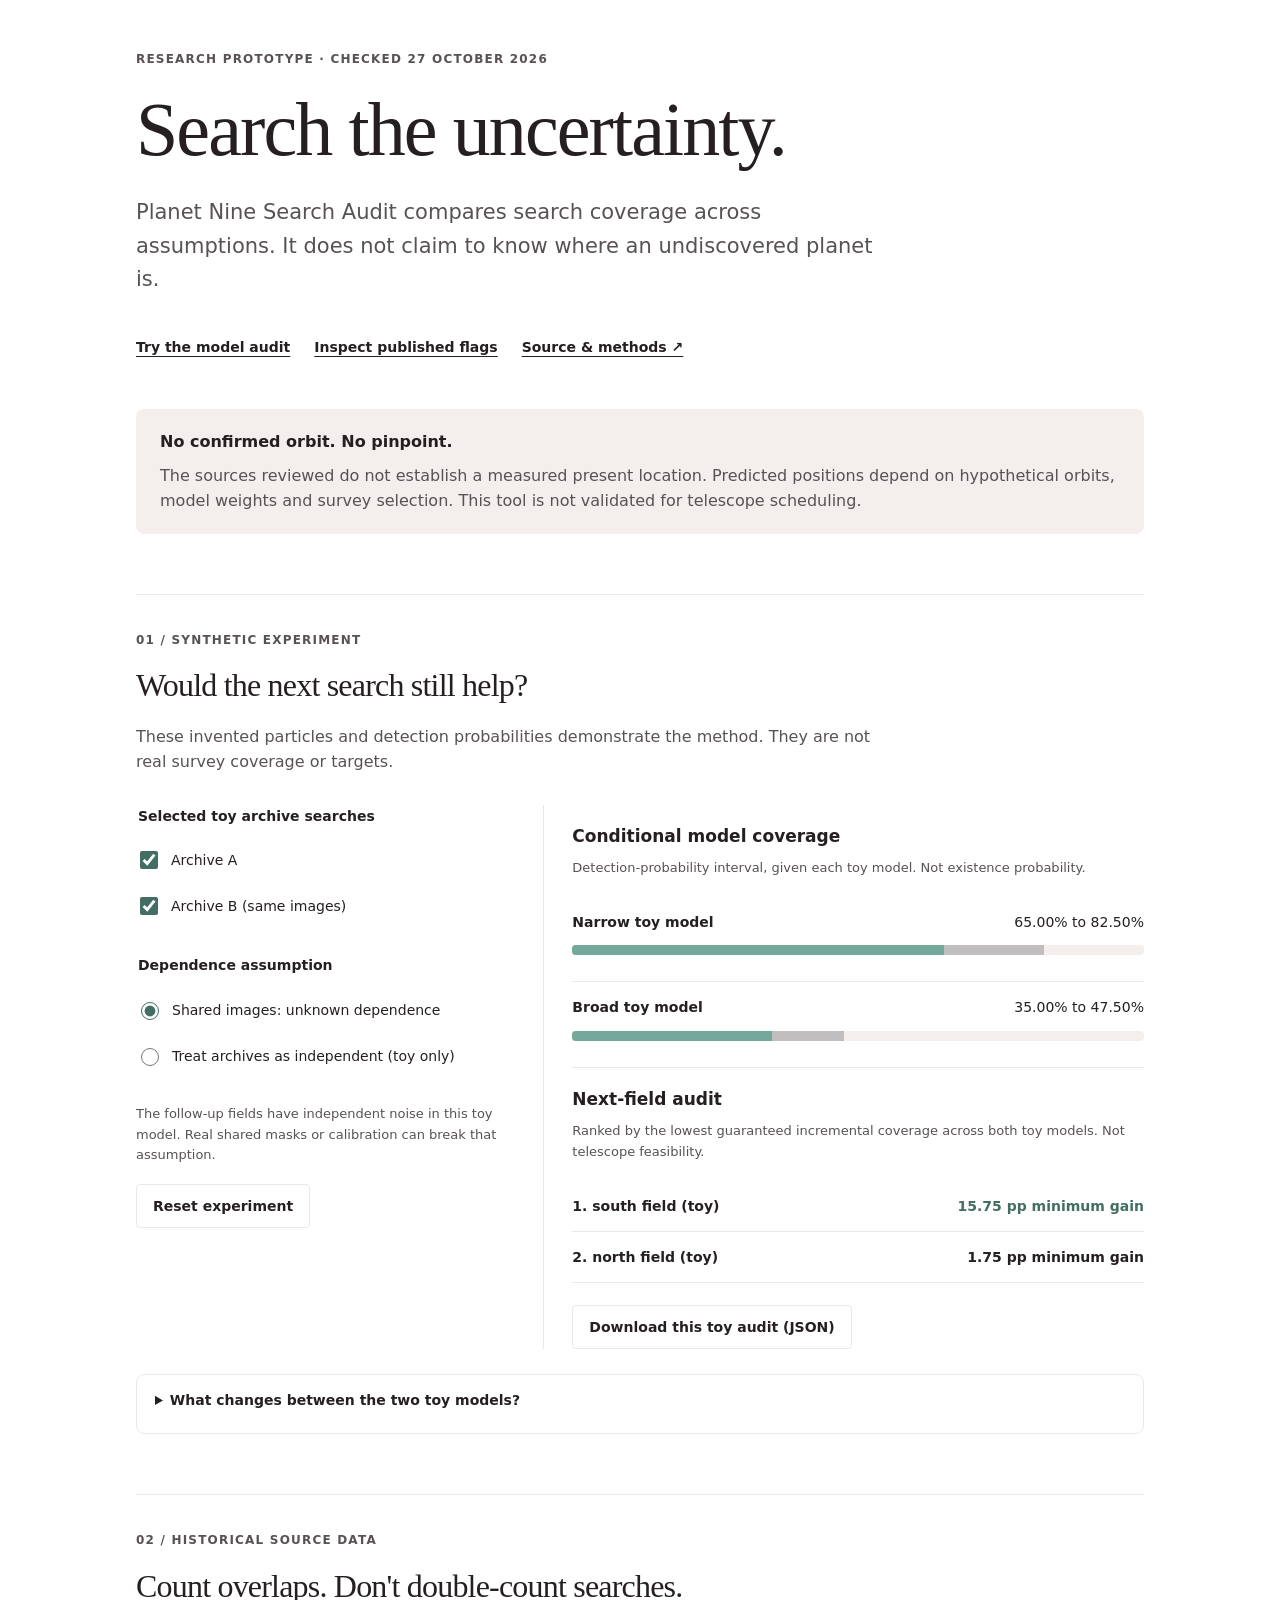
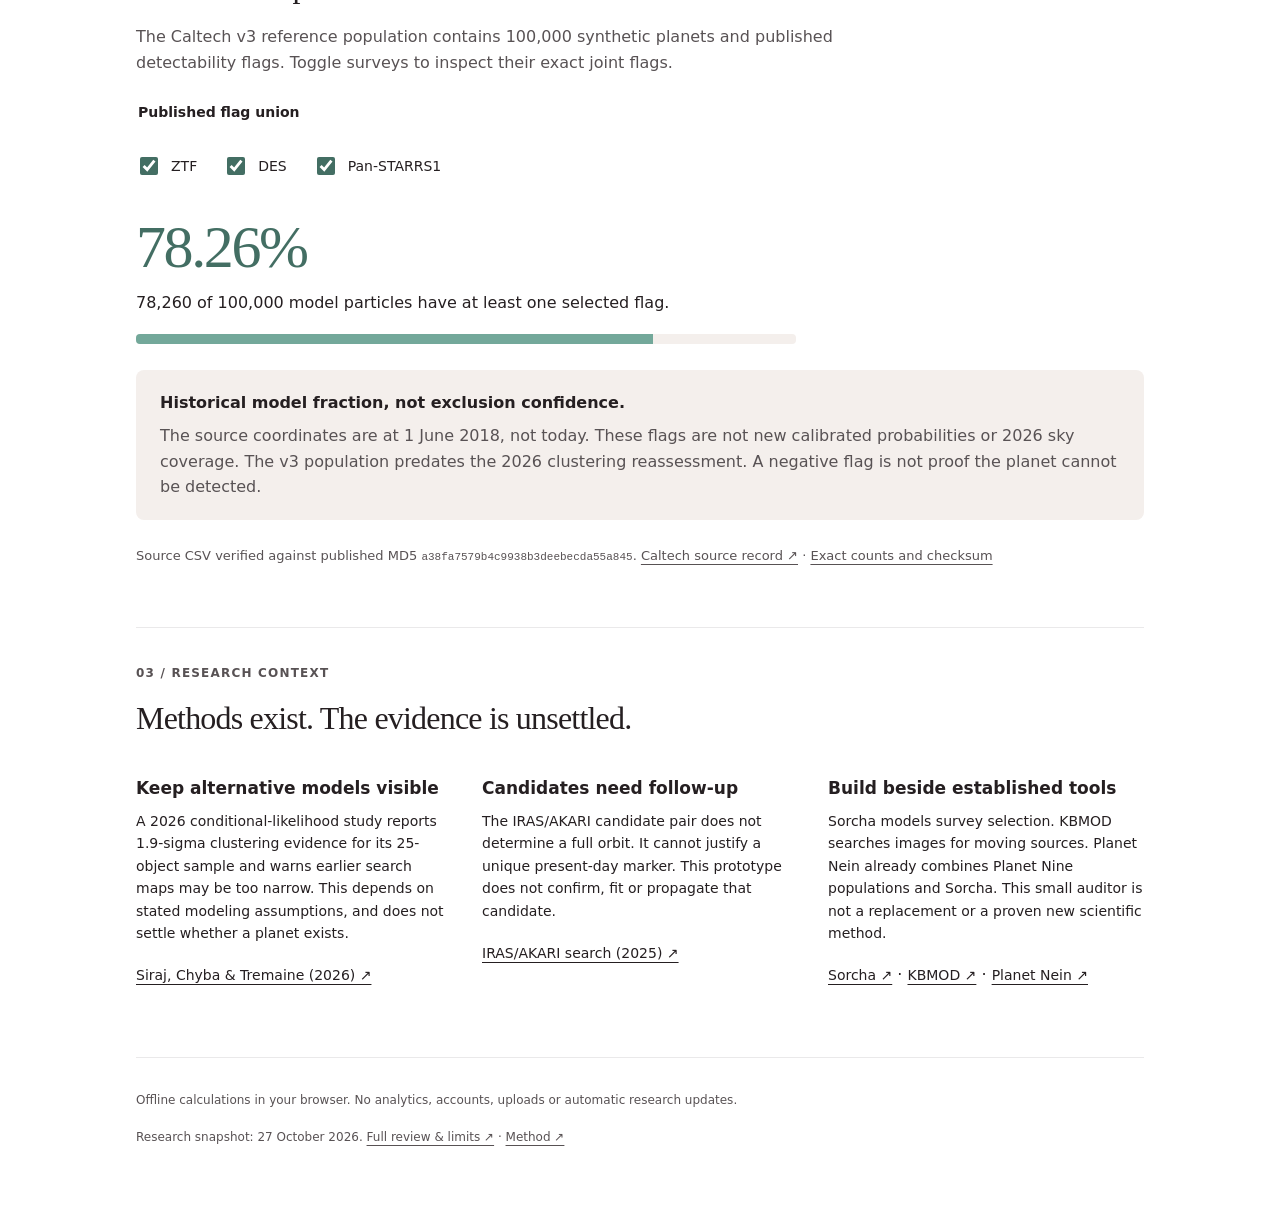
==== index.html @ 603fe122 "Support existing root-based Pages publishing without settings changes" ====
<!doctype html>
<html lang="en"><head><meta charset="utf-8"><meta name="viewport" content="width=device-width,initial-scale=1"><meta name="description" content="Explore model sensitivity and survey overlap in the search for a hypothetical Planet Nine. Research prototype, not a planet locator."><title>Planet Nine Search Audit</title><link rel="stylesheet" href="docs/site/style.css"></head>
<body><main>
<header><p class="eyebrow">Research prototype · checked 27 October 2026</p><h1>Search the uncertainty.</h1><p class="lede">Planet Nine Search Audit compares search coverage across assumptions. It does not claim to know where an undiscovered planet is.</p><nav><a href="#explorer">Try the model audit</a><a href="#reference">Inspect published flags</a><a href="https://github.com/zikalify/planet-nine-audit">Source &amp; methods ↗</a></nav></header>
<aside class="notice"><strong>No confirmed orbit. No pinpoint.</strong><p>The sources reviewed do not establish a measured present location. Predicted positions depend on hypothetical orbits, model weights and survey selection. This tool is not validated for telescope scheduling.</p></aside>
<section id="explorer"><div class="section-heading"><p class="eyebrow">01 / Synthetic experiment</p><h2>Would the next search still help?</h2><p>These invented particles and detection probabilities demonstrate the method. They are not real survey coverage or targets.</p></div>
<div class="workbench"><div class="controls"><fieldset><legend>Selected toy archive searches</legend><label><input type="checkbox" id="archive-a" checked> Archive A</label><label><input type="checkbox" id="archive-b" checked> Archive B (same images)</label></fieldset><fieldset><legend>Dependence assumption</legend><label><input type="radio" name="dependence" value="shared" checked> Shared images: unknown dependence</label><label><input type="radio" name="dependence" value="independent"> Treat archives as independent (toy only)</label></fieldset><p class="small">The follow-up fields have independent noise in this toy model. Real shared masks or calibration can break that assumption.</p><button id="reset" type="button">Reset experiment</button></div>
<div class="results" aria-live="polite"><h3>Conditional model coverage</h3><p class="small">Detection-probability interval, given each toy model. Not existence probability.</p><div id="coverage"></div><h3>Next-field audit</h3><p class="small">Ranked by the lowest guaranteed incremental coverage across both toy models. Not telescope feasibility.</p><div id="ranking"></div><button id="download" type="button">Download this toy audit (JSON)</button></div></div>
<details><summary>What changes between the two toy models?</summary><p>The narrow model assigns weights 3:1 to particles A:B. The broad model uses 1:3. Archive A detection probabilities are 0.8 and 0.1; archive B uses 0.7 and 0.2. North follow-up uses 0.9 and 0.1; south uses 0.1 and 0.9. There are no real sky coordinates behind these names.</p><p>Within a shared group, union coverage lies between the maximum probability and the sum capped at one. Independent groups combine through their miss probabilities. The Python implementation includes input validation, derivation and tests.</p></details></section>
<section id="reference"><div class="section-heading"><p class="eyebrow">02 / Historical source data</p><h2>Count overlaps. Don't double-count searches.</h2><p>The Caltech v3 reference population contains 100,000 synthetic planets and published detectability flags. Toggle surveys to inspect their exact joint flags.</p></div><fieldset class="survey-options"><legend>Published flag union</legend><label><input type="checkbox" class="survey" value="0" checked> ZTF</label><label><input type="checkbox" class="survey" value="1" checked> DES</label><label><input type="checkbox" class="survey" value="2" checked> Pan-STARRS1</label></fieldset><div class="reference-result" aria-live="polite"><p class="big" id="real-fraction">78.26%</p><p id="real-count">78,260 of 100,000 model particles have at least one selected flag.</p><div class="bar"><span id="real-bar" style="width:78.26%"></span></div></div><aside class="notice"><strong>Historical model fraction, not exclusion confidence.</strong><p>The source coordinates are at 1 June 2018, not today. These flags are not new calibrated probabilities or 2026 sky coverage. The v3 population predates the 2026 clustering reassessment. A negative flag is not proof the planet cannot be detected.</p></aside><p class="small">Source CSV verified against published MD5 <code>a38fa7579b4c9938b3deebecda55a845</code>. <a href="https://data.caltech.edu/records/8fjad-x7y61">Caltech source record ↗</a> · <a href="docs/site/caltech-v3-summary.json">Exact counts and checksum</a></p></section>
<section><div class="section-heading"><p class="eyebrow">03 / Research context</p><h2>Methods exist. The evidence is unsettled.</h2></div><div class="research-grid"><article><h3>Keep alternative models visible</h3><p>A 2026 conditional-likelihood study reports 1.9-sigma clustering evidence for its 25-object sample and warns earlier search maps may be too narrow. This depends on stated modeling assumptions, and does not settle whether a planet exists.</p><a href="https://iopscience.iop.org/article/10.3847/1538-4357/ae6586">Siraj, Chyba &amp; Tremaine (2026) ↗</a></article><article><h3>Candidates need follow-up</h3><p>The IRAS/AKARI candidate pair does not determine a full orbit. It cannot justify a unique present-day marker. This prototype does not confirm, fit or propagate that candidate.</p><a href="https://arxiv.org/html/2504.17288v1">IRAS/AKARI search (2025) ↗</a></article><article><h3>Build beside established tools</h3><p>Sorcha models survey selection. KBMOD searches images for moving sources. Planet Nein already combines Planet Nine populations and Sorcha. This small auditor is not a replacement or a proven new scientific method.</p><a href="https://sorcha.readthedocs.io/en/stable/overview.html">Sorcha ↗</a> · <a href="https://github.com/DiracInstitute/kbmod">KBMOD ↗</a> · <a href="https://github.com/ASTR302-Group-A/planet-nein">Planet Nein ↗</a></article></div></section>
<footer><p>Offline calculations in your browser. No analytics, accounts, uploads or automatic research updates.</p><p>Research snapshot: 27 October 2026. <a href="https://github.com/zikalify/planet-nine-audit/blob/main/docs/research.md">Full review &amp; limits ↗</a> · <a href="https://github.com/zikalify/planet-nine-audit/blob/main/docs/method.md">Method ↗</a></p></footer>
</main><script src="docs/site/app.js"></script></body></html>
---- docs/site/style.css ----
:root{--ink:#251f21;--secondary:#585254;--rule:#eae9ea;--sand:#f4efec;--teal:#73a89a;--red:#ed313e}*{box-sizing:border-box}html{scroll-behavior:smooth}body{margin:0;background:#fff;color:var(--ink);font:16px/1.6 system-ui,-apple-system,sans-serif}main{max-width:1080px;margin:auto;padding:42px 36px}h1,h2{font-family:Georgia,serif;font-weight:400;letter-spacing:-.025em;line-height:1.12}h1{font-size:clamp(42px,7vw,76px);margin:16px 0 24px;max-width:800px}h2{font-size:32px;margin:12px 0 20px}h3{font-size:17px;margin:18px 0 8px}p{margin:8px 0 18px}.lede{font-size:21px;max-width:740px;color:var(--secondary)}.eyebrow{font-size:12px;font-weight:600;letter-spacing:.1em;text-transform:uppercase;color:var(--secondary)}nav{display:flex;gap:12px 24px;flex-wrap:wrap;margin:28px 0 40px}a{color:inherit;text-underline-offset:4px}a:hover{color:#436e63}nav a{min-height:44px;display:flex;align-items:center;font-size:14px;font-weight:600}.notice{background:var(--sand);padding:20px 24px;margin:26px 0;border-radius:8px}.notice p{margin:8px 0 0;color:var(--secondary)}section{margin-top:60px;padding-top:28px;border-top:1px solid var(--rule);scroll-margin-top:20px}.section-heading{max-width:760px}.section-heading>p:last-child{color:var(--secondary)}.workbench{display:grid;grid-template-columns:1fr 1.4fr;gap:28px;margin-top:30px}.controls{padding-right:26px;border-right:1px solid var(--rule)}fieldset{border:0;padding:0;margin:0 0 25px;min-width:0}legend{font-size:14px;font-weight:600;margin-bottom:10px}label{display:flex;align-items:center;gap:10px;min-height:46px;cursor:pointer;font-size:14px}input{accent-color:#436e63;flex-shrink:0;width:18px;height:18px}.small{font-size:13px;color:var(--secondary)}button{font:600 14px system-ui;min-height:44px;padding:10px 16px;background:white;color:var(--ink);border:1px solid var(--rule);border-radius:4px;cursor:pointer}button:hover{background:var(--sand)}button:focus-visible,a:focus-visible,input:focus-visible,summary:focus-visible{outline:3px solid var(--teal);outline-offset:3px}.result-row{padding:14px 0;border-bottom:1px solid var(--rule)}.row-head{display:flex;justify-content:space-between;gap:16px;flex-wrap:wrap;font-size:14px}.row-head strong{font-weight:600}.bar{height:10px;background:var(--sand);border-radius:4px;margin:12px 0;overflow:hidden;position:relative}.bar span{display:block;height:100%;background:var(--ink)}.bar .interval{position:absolute;height:100%;background:#c0bebf}.bar .interval-known{position:absolute;height:100%;background:var(--teal)}.rank-value{font-weight:600}.winner .rank-value{color:#436e63}.results>button{margin-top:22px}details{margin-top:25px;border:1px solid var(--rule);padding:14px 18px;border-radius:8px}summary{font-size:14px;font-weight:600;min-height:30px;cursor:pointer}details p{font-size:14px;color:var(--secondary)}.survey-options{display:flex;gap:10px 26px;flex-wrap:wrap;margin-top:25px}.survey-options legend{float:left;width:100%}.reference-result{max-width:660px}.big{font-family:Georgia,serif;font-size:60px;letter-spacing:-.04em;line-height:1.1;margin:10px 0;color:#436e63}.reference-result .bar span{background:var(--teal)}code{font-size:11px;overflow-wrap:anywhere}.research-grid{display:grid;grid-template-columns:repeat(3,1fr);gap:30px}.research-grid p,.research-grid a{font-size:14px}.research-grid a{display:inline-block;margin-bottom:10px}footer{border-top:1px solid var(--rule);margin-top:60px;padding-top:25px;font-size:12px;color:var(--secondary)}@media(max-width:700px){main{padding:28px 24px}h2{font-size:28px}.lede{font-size:18px}.workbench,.research-grid{grid-template-columns:1fr}.controls{padding-right:0;border-right:0;border-bottom:1px solid var(--rule);padding-bottom:22px}.notice{padding:18px}section{margin-top:44px}.big{font-size:50px}nav{gap:0 20px}.research-grid{gap:10px}}@media(prefers-reduced-motion:reduce){html{scroll-behavior:auto}}
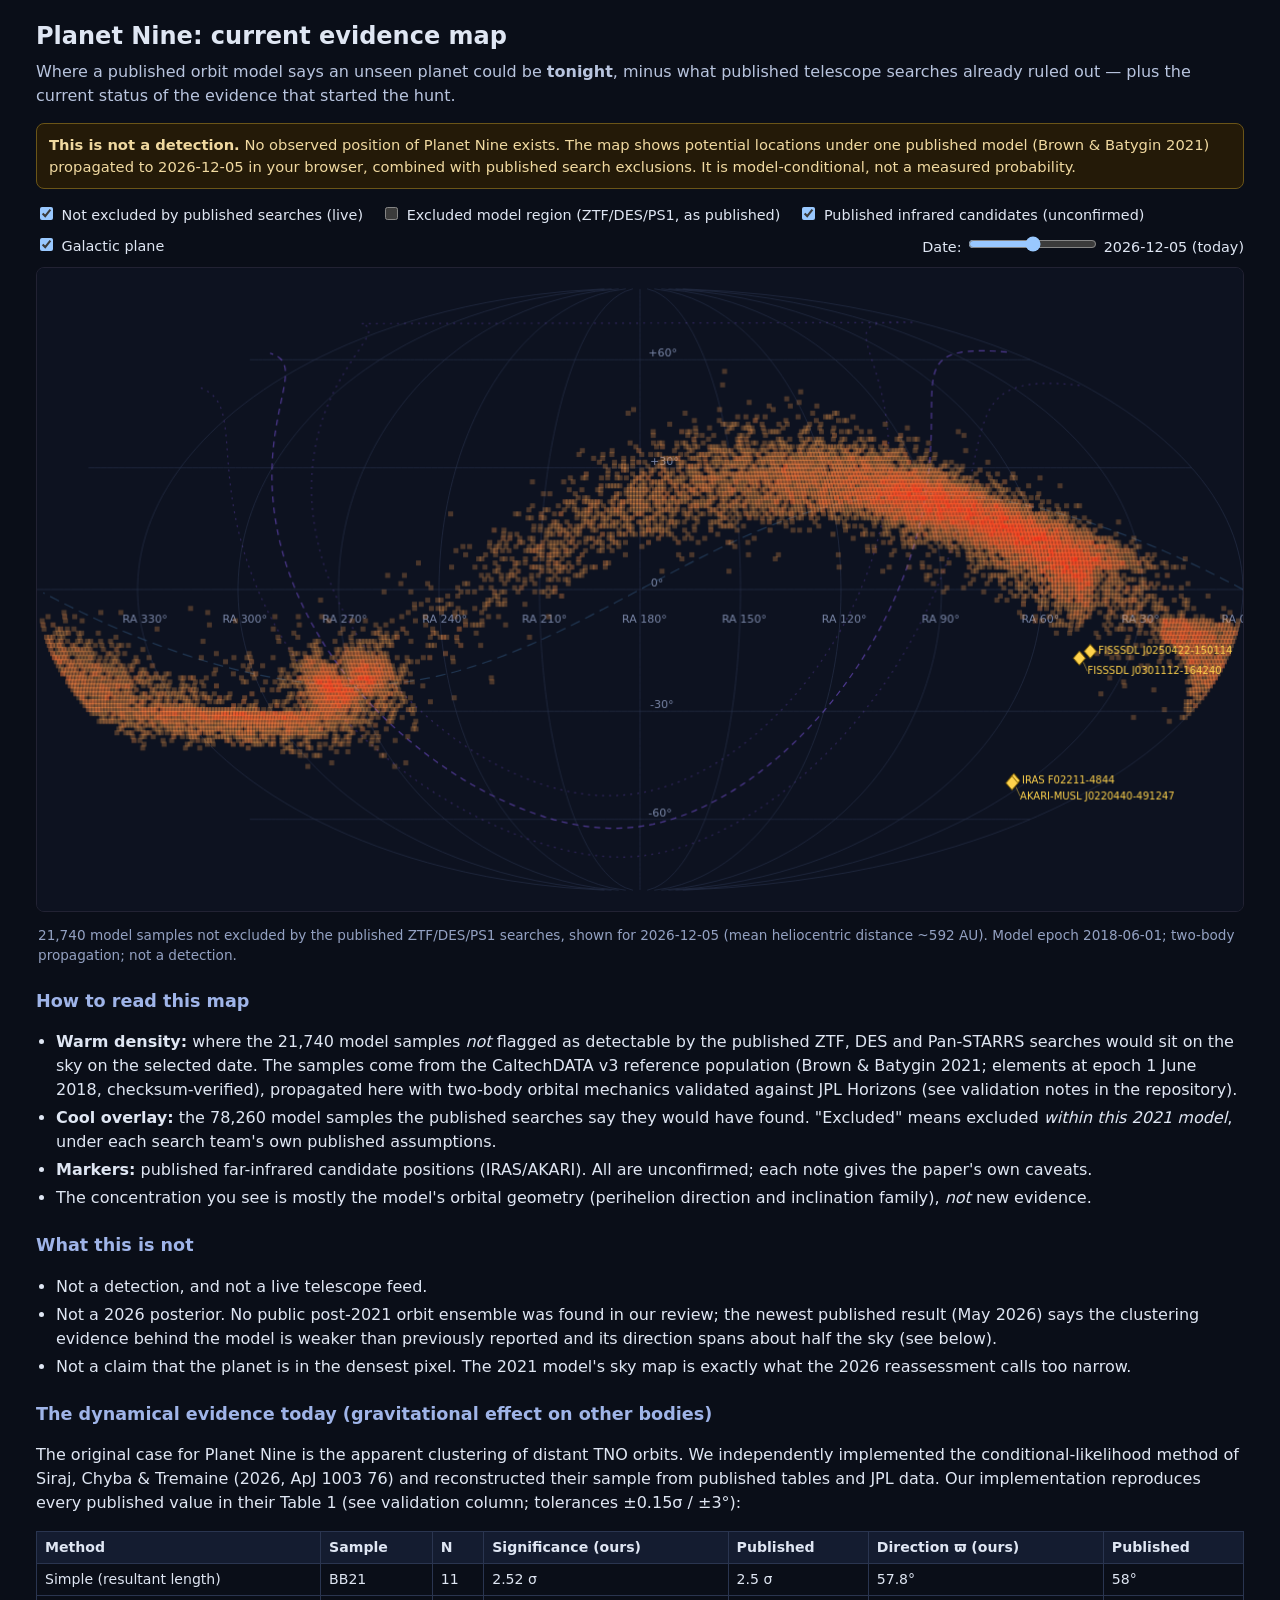
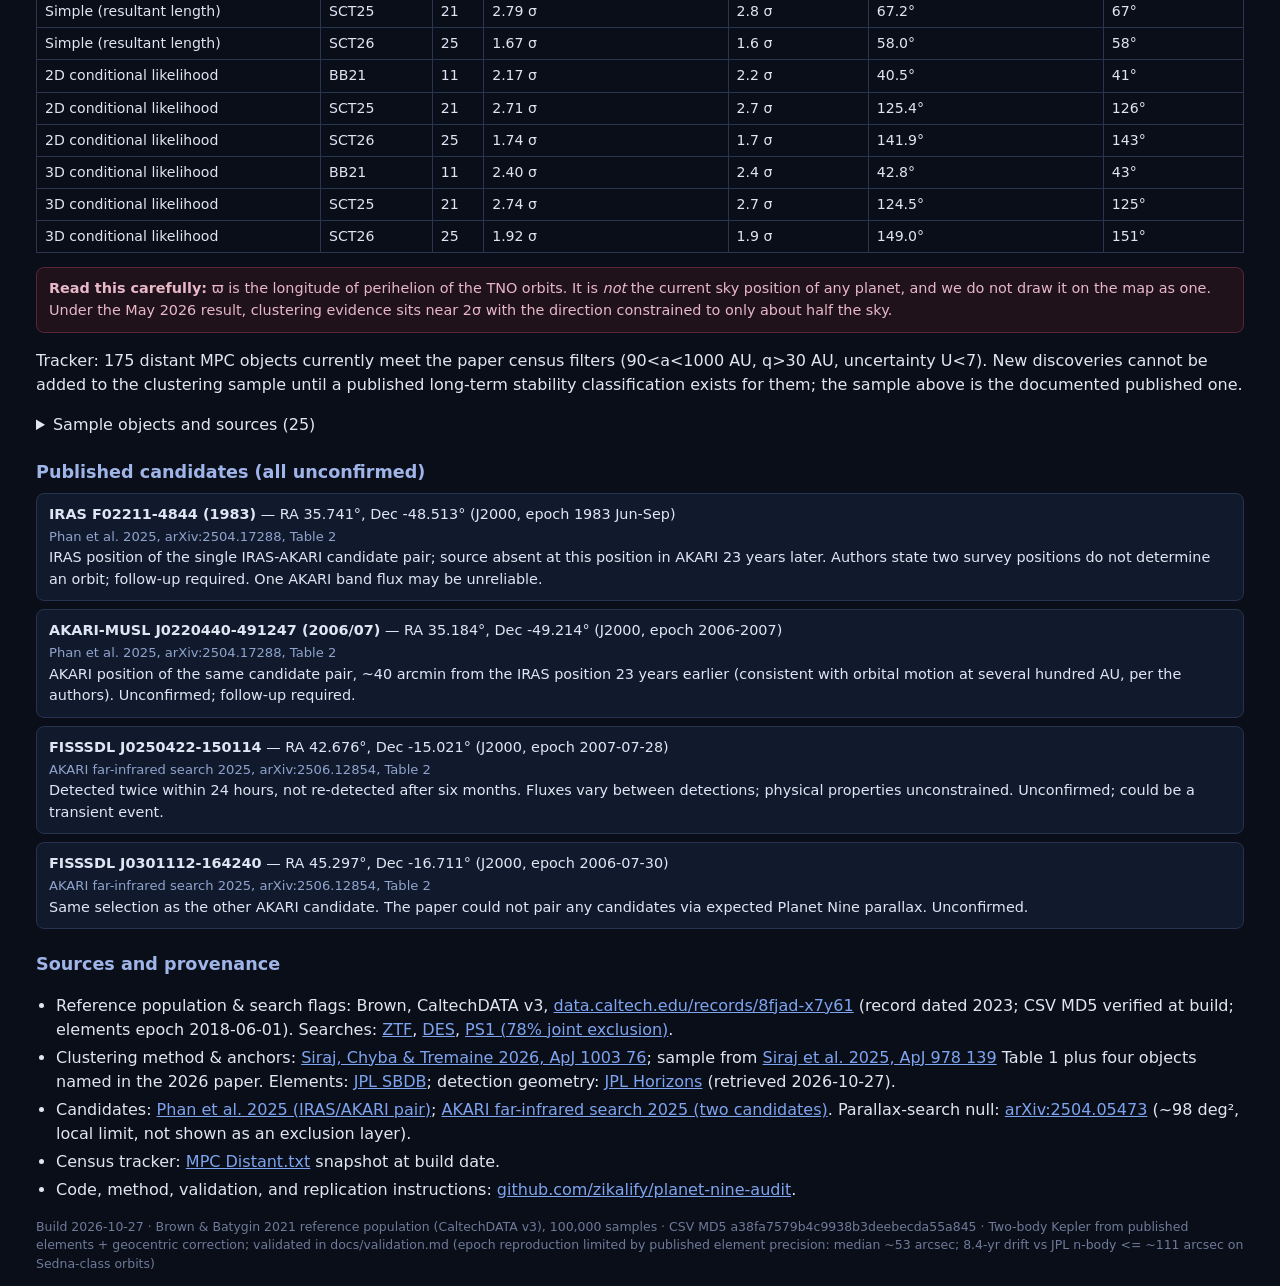
==== commit 4b462b7c: "Replace synthetic demo with real-evidence live map - Live evidence map: 21,740 unexcluded BB21 v3 sa" ====
--- a/index.html
+++ b/index.html
@@ -1,13 +1,79 @@
-<!doctype html>
-<html lang="en"><head><meta charset="utf-8"><meta name="viewport" content="width=device-width,initial-scale=1"><meta name="description" content="Explore model sensitivity and survey overlap in the search for a hypothetical Planet Nine. Research prototype, not a planet locator."><title>Planet Nine Search Audit</title><link rel="stylesheet" href="docs/site/style.css"></head>
-<body><main>
-<header><p class="eyebrow">Research prototype · checked 27 October 2026</p><h1>Search the uncertainty.</h1><p class="lede">Planet Nine Search Audit compares search coverage across assumptions. It does not claim to know where an undiscovered planet is.</p><nav><a href="#explorer">Try the model audit</a><a href="#reference">Inspect published flags</a><a href="https://github.com/zikalify/planet-nine-audit">Source &amp; methods ↗</a></nav></header>
-<aside class="notice"><strong>No confirmed orbit. No pinpoint.</strong><p>The sources reviewed do not establish a measured present location. Predicted positions depend on hypothetical orbits, model weights and survey selection. This tool is not validated for telescope scheduling.</p></aside>
-<section id="explorer"><div class="section-heading"><p class="eyebrow">01 / Synthetic experiment</p><h2>Would the next search still help?</h2><p>These invented particles and detection probabilities demonstrate the method. They are not real survey coverage or targets.</p></div>
-<div class="workbench"><div class="controls"><fieldset><legend>Selected toy archive searches</legend><label><input type="checkbox" id="archive-a" checked> Archive A</label><label><input type="checkbox" id="archive-b" checked> Archive B (same images)</label></fieldset><fieldset><legend>Dependence assumption</legend><label><input type="radio" name="dependence" value="shared" checked> Shared images: unknown dependence</label><label><input type="radio" name="dependence" value="independent"> Treat archives as independent (toy only)</label></fieldset><p class="small">The follow-up fields have independent noise in this toy model. Real shared masks or calibration can break that assumption.</p><button id="reset" type="button">Reset experiment</button></div>
-<div class="results" aria-live="polite"><h3>Conditional model coverage</h3><p class="small">Detection-probability interval, given each toy model. Not existence probability.</p><div id="coverage"></div><h3>Next-field audit</h3><p class="small">Ranked by the lowest guaranteed incremental coverage across both toy models. Not telescope feasibility.</p><div id="ranking"></div><button id="download" type="button">Download this toy audit (JSON)</button></div></div>
-<details><summary>What changes between the two toy models?</summary><p>The narrow model assigns weights 3:1 to particles A:B. The broad model uses 1:3. Archive A detection probabilities are 0.8 and 0.1; archive B uses 0.7 and 0.2. North follow-up uses 0.9 and 0.1; south uses 0.1 and 0.9. There are no real sky coordinates behind these names.</p><p>Within a shared group, union coverage lies between the maximum probability and the sum capped at one. Independent groups combine through their miss probabilities. The Python implementation includes input validation, derivation and tests.</p></details></section>
-<section id="reference"><div class="section-heading"><p class="eyebrow">02 / Historical source data</p><h2>Count overlaps. Don't double-count searches.</h2><p>The Caltech v3 reference population contains 100,000 synthetic planets and published detectability flags. Toggle surveys to inspect their exact joint flags.</p></div><fieldset class="survey-options"><legend>Published flag union</legend><label><input type="checkbox" class="survey" value="0" checked> ZTF</label><label><input type="checkbox" class="survey" value="1" checked> DES</label><label><input type="checkbox" class="survey" value="2" checked> Pan-STARRS1</label></fieldset><div class="reference-result" aria-live="polite"><p class="big" id="real-fraction">78.26%</p><p id="real-count">78,260 of 100,000 model particles have at least one selected flag.</p><div class="bar"><span id="real-bar" style="width:78.26%"></span></div></div><aside class="notice"><strong>Historical model fraction, not exclusion confidence.</strong><p>The source coordinates are at 1 June 2018, not today. These flags are not new calibrated probabilities or 2026 sky coverage. The v3 population predates the 2026 clustering reassessment. A negative flag is not proof the planet cannot be detected.</p></aside><p class="small">Source CSV verified against published MD5 <code>a38fa7579b4c9938b3deebecda55a845</code>. <a href="https://data.caltech.edu/records/8fjad-x7y61">Caltech source record ↗</a> · <a href="docs/site/caltech-v3-summary.json">Exact counts and checksum</a></p></section>
-<section><div class="section-heading"><p class="eyebrow">03 / Research context</p><h2>Methods exist. The evidence is unsettled.</h2></div><div class="research-grid"><article><h3>Keep alternative models visible</h3><p>A 2026 conditional-likelihood study reports 1.9-sigma clustering evidence for its 25-object sample and warns earlier search maps may be too narrow. This depends on stated modeling assumptions, and does not settle whether a planet exists.</p><a href="https://iopscience.iop.org/article/10.3847/1538-4357/ae6586">Siraj, Chyba &amp; Tremaine (2026) ↗</a></article><article><h3>Candidates need follow-up</h3><p>The IRAS/AKARI candidate pair does not determine a full orbit. It cannot justify a unique present-day marker. This prototype does not confirm, fit or propagate that candidate.</p><a href="https://arxiv.org/html/2504.17288v1">IRAS/AKARI search (2025) ↗</a></article><article><h3>Build beside established tools</h3><p>Sorcha models survey selection. KBMOD searches images for moving sources. Planet Nein already combines Planet Nine populations and Sorcha. This small auditor is not a replacement or a proven new scientific method.</p><a href="https://sorcha.readthedocs.io/en/stable/overview.html">Sorcha ↗</a> · <a href="https://github.com/DiracInstitute/kbmod">KBMOD ↗</a> · <a href="https://github.com/ASTR302-Group-A/planet-nein">Planet Nein ↗</a></article></div></section>
-<footer><p>Offline calculations in your browser. No analytics, accounts, uploads or automatic research updates.</p><p>Research snapshot: 27 October 2026. <a href="https://github.com/zikalify/planet-nine-audit/blob/main/docs/research.md">Full review &amp; limits ↗</a> · <a href="https://github.com/zikalify/planet-nine-audit/blob/main/docs/method.md">Method ↗</a></p></footer>
-</main><script src="docs/site/app.js"></script></body></html>
+<!DOCTYPE html>
+<html lang="en">
+<head>
+<meta charset="utf-8">
+<meta name="viewport" content="width=device-width, initial-scale=1">
+<title>Planet Nine: current evidence map</title>
+<base href="docs/">
+<link rel="stylesheet" href="site/style.css">
+</head>
+<body>
+<header>
+  <h1>Planet Nine: current evidence map</h1>
+  <p class="tagline">Where a published orbit model says an unseen planet could be <strong>tonight</strong>, minus what published telescope searches already ruled out &mdash; plus the current status of the evidence that started the hunt.</p>
+  <p class="honesty"><strong>This is not a detection.</strong> No observed position of Planet Nine exists. The map shows potential locations under one published model (Brown &amp; Batygin 2021) propagated to <span id="asof">the current date</span> in your browser, combined with published search exclusions. It is model-conditional, not a measured probability.</p>
+</header>
+
+<main>
+<section class="mapwrap">
+  <div class="controls">
+    <label class="layer"><input type="checkbox" id="lyUnex" checked> Not excluded by published searches (live)</label>
+    <label class="layer"><input type="checkbox" id="lyExcl"> Excluded model region (ZTF/DES/PS1, as published)</label>
+    <label class="layer"><input type="checkbox" id="lyCand" checked> Published infrared candidates (unconfirmed)</label>
+    <label class="layer"><input type="checkbox" id="lyGal" checked> Galactic plane</label>
+    <span class="dateslider">Date: <input type="range" id="dateSlider" min="-730" max="730" value="0" step="1"> <span id="dateLabel"></span></span>
+  </div>
+  <canvas id="sky" width="1200" height="640" role="img" aria-label="Sky map of potential Planet Nine locations under the 2021 reference model"></canvas>
+  <p class="mapnote" id="mapStats"></p>
+  <div id="candDetail" class="canddetail" hidden></div>
+</section>
+
+<section id="read">
+  <h2>How to read this map</h2>
+  <ul>
+    <li><strong>Warm density:</strong> where the 21,740 model samples <em>not</em> flagged as detectable by the published ZTF, DES and Pan-STARRS searches would sit on the sky on the selected date. The samples come from the CaltechDATA v3 reference population (Brown &amp; Batygin 2021; elements at epoch 1 June 2018, checksum-verified), propagated here with two-body orbital mechanics validated against JPL Horizons (see validation notes in the repository).</li>
+    <li><strong>Cool overlay:</strong> the 78,260 model samples the published searches say they would have found. "Excluded" means excluded <em>within this 2021 model</em>, under each search team's own published assumptions.</li>
+    <li><strong>Markers:</strong> published far-infrared candidate positions (IRAS/AKARI). All are unconfirmed; each note gives the paper's own caveats.</li>
+    <li>The concentration you see is mostly the model's orbital geometry (perihelion direction and inclination family), <em>not</em> new evidence.</li>
+  </ul>
+  <h2>What this is not</h2>
+  <ul>
+    <li>Not a detection, and not a live telescope feed.</li>
+    <li>Not a 2026 posterior. No public post-2021 orbit ensemble was found in our review; the newest published result (May 2026) says the clustering evidence behind the model is weaker than previously reported and its direction spans about half the sky (see below).</li>
+    <li>Not a claim that the planet is in the densest pixel. The 2021 model's sky map is exactly what the 2026 reassessment calls too narrow.</li>
+  </ul>
+</section>
+
+<section id="evidence">
+  <h2>The dynamical evidence today (gravitational effect on other bodies)</h2>
+  <p>The original case for Planet Nine is the apparent clustering of distant TNO orbits. We independently implemented the conditional-likelihood method of Siraj, Chyba &amp; Tremaine (2026, ApJ 1003 76) and reconstructed their sample from published tables and JPL data. Our implementation reproduces every published value in their Table 1 (see validation column; tolerances &plusmn;0.15&sigma; / &plusmn;3&deg;):</p>
+  <table id="clTable">
+    <thead><tr><th>Method</th><th>Sample</th><th>N</th><th>Significance (ours)</th><th>Published</th><th>Direction &varpi; (ours)</th><th>Published</th></tr></thead>
+    <tbody></tbody>
+  </table>
+  <p class="caveat"><strong>Read this carefully:</strong> &varpi; is the longitude of perihelion of the TNO orbits. It is <em>not</em> the current sky position of any planet, and we do not draw it on the map as one. Under the May 2026 result, clustering evidence sits near 2&sigma; with the direction constrained to only about half the sky.</p>
+  <p id="tracker"></p>
+  <details><summary>Sample objects and sources (25)</summary><div id="sampleTable"></div></details>
+</section>
+
+<section id="candidates">
+  <h2>Published candidates (all unconfirmed)</h2>
+  <div id="candList"></div>
+</section>
+
+<section id="sources">
+  <h2>Sources and provenance</h2>
+  <ul id="srcList">
+    <li>Reference population &amp; search flags: Brown, CaltechDATA v3, <a href="https://data.caltech.edu/records/8fjad-x7y61">data.caltech.edu/records/8fjad-x7y61</a> (record dated 2023; CSV MD5 verified at build; elements epoch 2018-06-01). Searches: <a href="https://arxiv.org/abs/2110.13117">ZTF</a>, <a href="https://arxiv.org/abs/2203.07642">DES</a>, <a href="https://arxiv.org/abs/2401.17977">PS1 (78% joint exclusion)</a>.</li>
+    <li>Clustering method &amp; anchors: <a href="https://iopscience.iop.org/article/10.3847/1538-4357/ae6586">Siraj, Chyba &amp; Tremaine 2026, ApJ 1003 76</a>; sample from <a href="https://arxiv.org/abs/2410.18170">Siraj et al. 2025, ApJ 978 139</a> Table 1 plus four objects named in the 2026 paper. Elements: <a href="https://ssd-api.jpl.nasa.gov/doc/sbdb.html">JPL SBDB</a>; detection geometry: <a href="https://ssd.jpl.nasa.gov/horizons/">JPL Horizons</a> (retrieved 2026-10-27).</li>
+    <li>Candidates: <a href="https://arxiv.org/abs/2504.17288">Phan et al. 2025 (IRAS/AKARI pair)</a>; <a href="https://arxiv.org/abs/2506.12854">AKARI far-infrared search 2025 (two candidates)</a>. Parallax-search null: <a href="https://arxiv.org/abs/2504.05473">arXiv:2504.05473</a> (~98 deg&sup2;, local limit, not shown as an exclusion layer).</li>
+    <li>Census tracker: <a href="https://www.minorplanetcenter.net/iau/MPCORB/Distant.txt">MPC Distant.txt</a> snapshot at build date.</li>
+    <li>Code, method, validation, and replication instructions: <a href="https://github.com/zikalify/planet-nine-audit">github.com/zikalify/planet-nine-audit</a>.</li>
+  </ul>
+  <p id="buildinfo" class="buildinfo"></p>
+</section>
+</main>
+<script src="site/p9math.js"></script>
+<script src="site/app.js"></script>
+</body>
+</html>
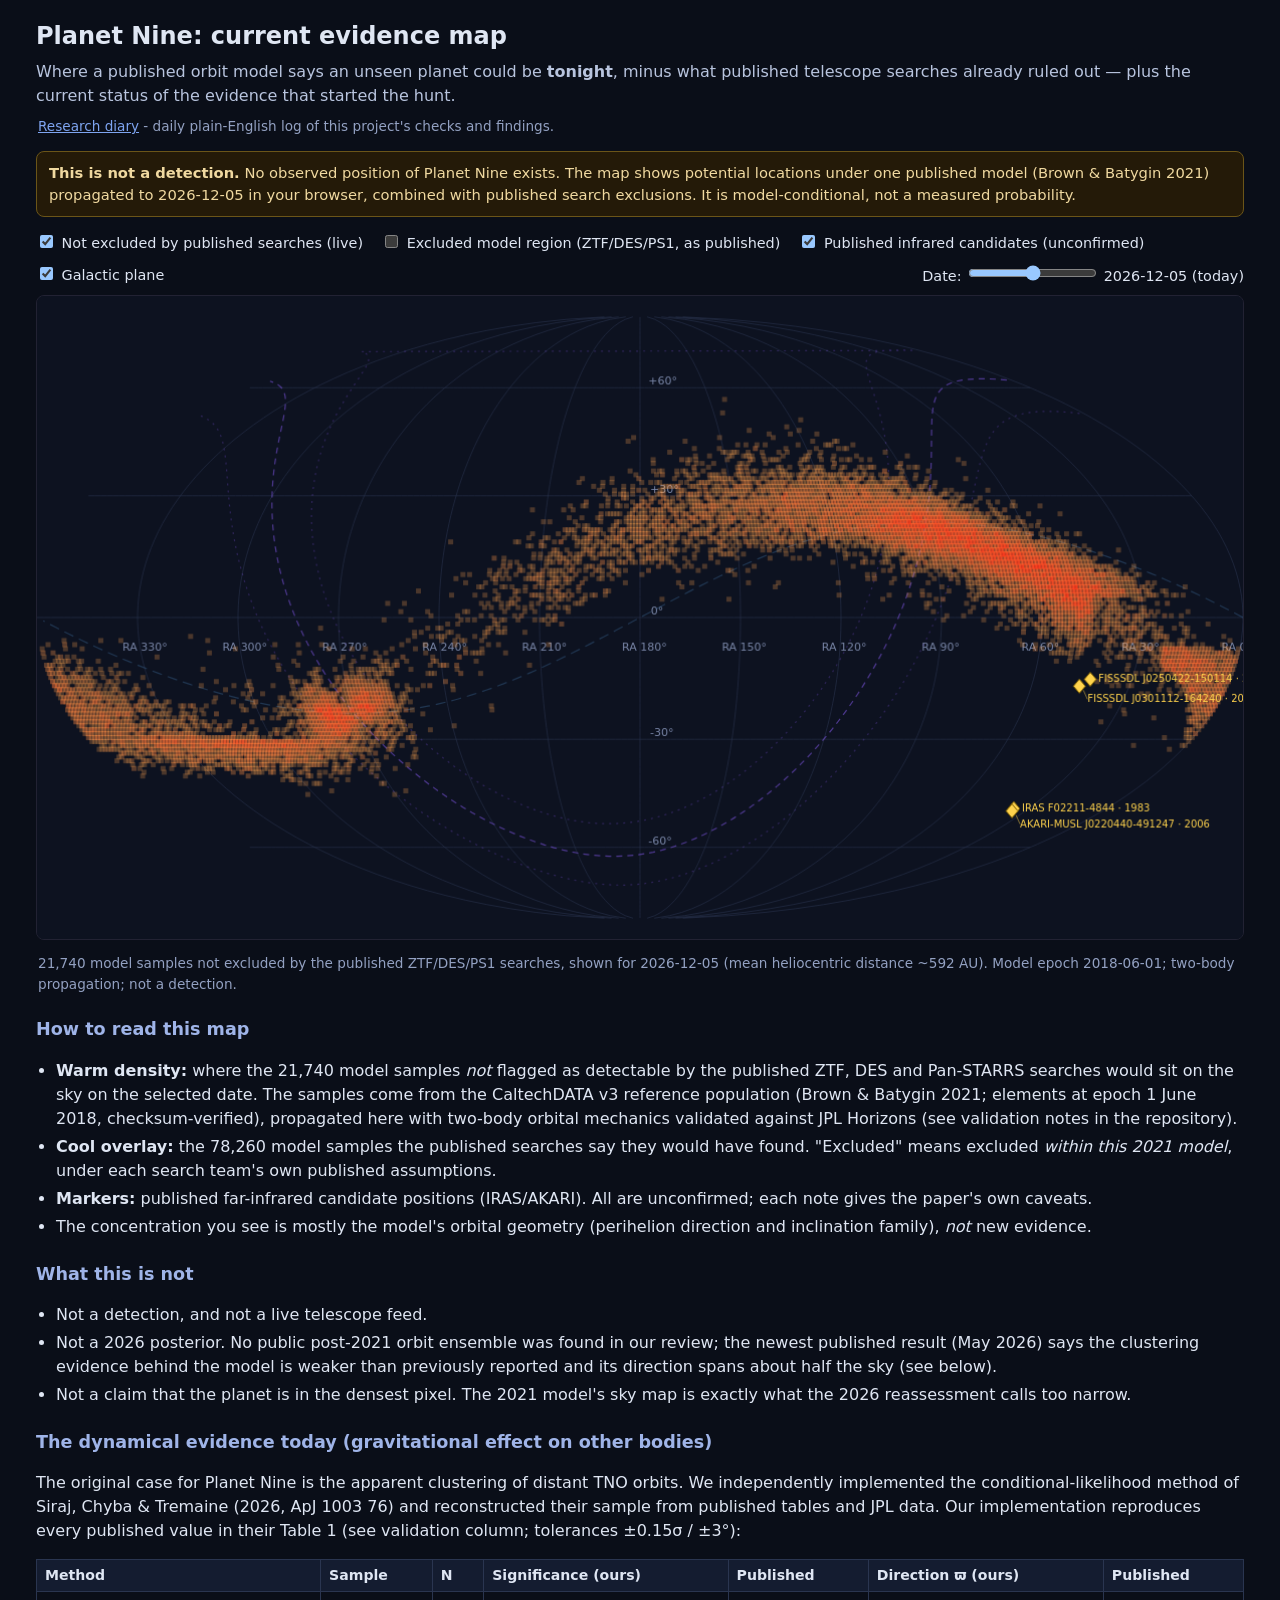
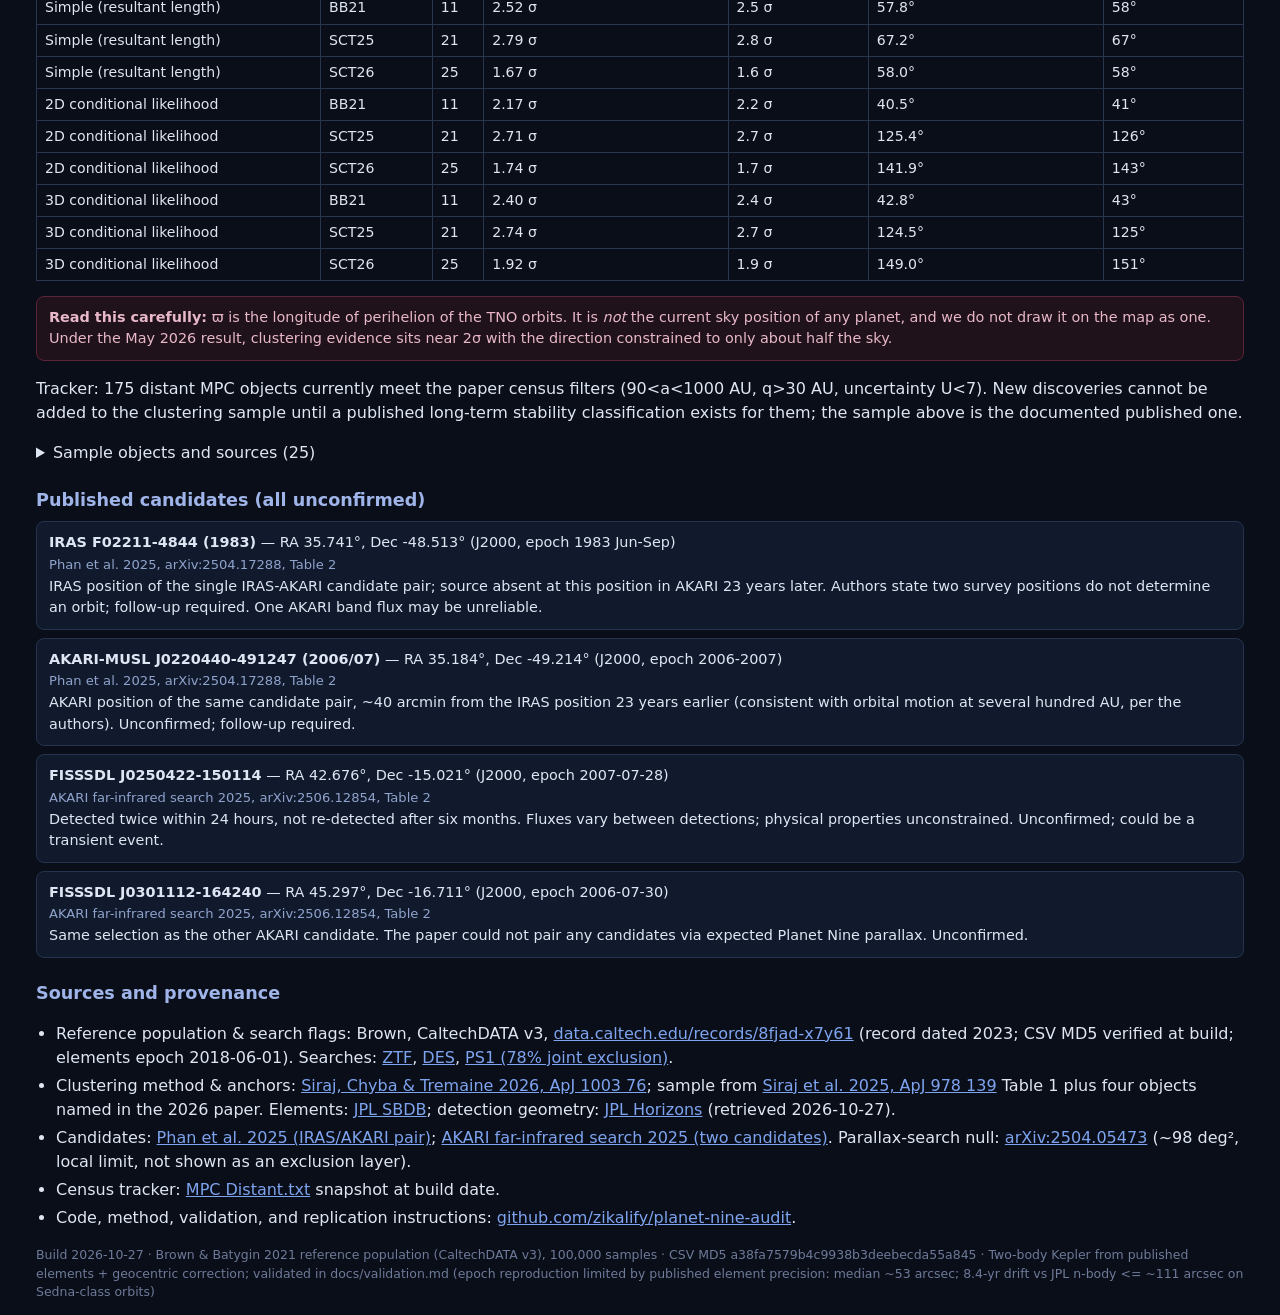
==== commit 878a1b65: "Robustness test 1 + daily research diary - p9audit/robustness.py + data/sct26-elements-full.json: de" ====
--- a/index.html
+++ b/index.html
@@ -11,6 +11,7 @@
 <header>
   <h1>Planet Nine: current evidence map</h1>
   <p class="tagline">Where a published orbit model says an unseen planet could be <strong>tonight</strong>, minus what published telescope searches already ruled out &mdash; plus the current status of the evidence that started the hunt.</p>
+  <p class="mapnote"><a href="blog/index.html">Research diary</a> - daily plain-English log of this project's checks and findings.</p>
   <p class="honesty"><strong>This is not a detection.</strong> No observed position of Planet Nine exists. The map shows potential locations under one published model (Brown &amp; Batygin 2021) propagated to <span id="asof">the current date</span> in your browser, combined with published search exclusions. It is model-conditional, not a measured probability.</p>
 </header>
 
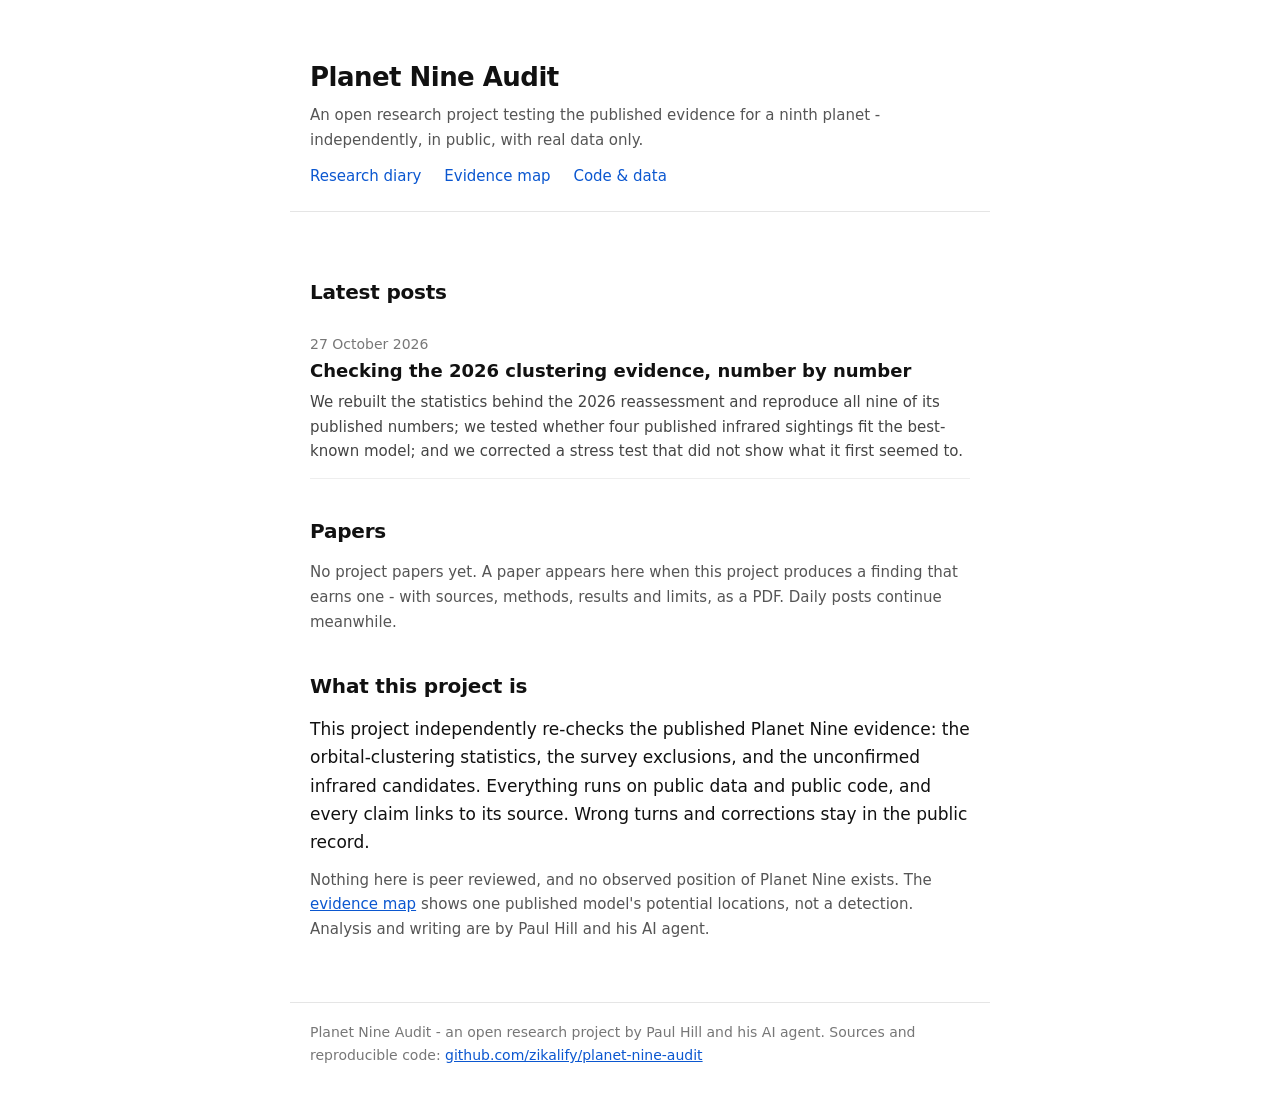
==== commit 4f922e76: "Root page becomes the white editorial home (Pages serves from repo root)" ====
--- a/index.html
+++ b/index.html
@@ -3,78 +3,39 @@
 <head>
 <meta charset="utf-8">
 <meta name="viewport" content="width=device-width, initial-scale=1">
-<title>Planet Nine: current evidence map</title>
-<base href="docs/">
-<link rel="stylesheet" href="site/style.css">
+<title>Planet Nine Audit</title>
+<meta name="description" content="An open computational research project testing the published evidence for Planet Nine, with daily plain-English posts.">
+<link rel="stylesheet" href="docs/style.css">
 </head>
 <body>
-<header>
-  <h1>Planet Nine: current evidence map</h1>
-  <p class="tagline">Where a published orbit model says an unseen planet could be <strong>tonight</strong>, minus what published telescope searches already ruled out &mdash; plus the current status of the evidence that started the hunt.</p>
-  <p class="mapnote"><a href="blog/index.html">Research diary</a> - daily plain-English log of this project's checks and findings.</p>
-  <p class="honesty"><strong>This is not a detection.</strong> No observed position of Planet Nine exists. The map shows potential locations under one published model (Brown &amp; Batygin 2021) propagated to <span id="asof">the current date</span> in your browser, combined with published search exclusions. It is model-conditional, not a measured probability.</p>
+<header class="sitehead">
+  <h1><a href="index.html">Planet Nine Audit</a></h1>
+  <p class="sub">An open research project testing the published evidence for a ninth planet - independently, in public, with real data only.</p>
+  <nav class="sitenav">
+    <a href="docs/blog/index.html">Research diary</a>
+    <a href="docs/map/index.html">Evidence map</a>
+    <a href="https://github.com/zikalify/planet-nine-audit">Code &amp; data</a>
+  </nav>
 </header>
+<main>
+  <h2>Latest posts</h2>
+  <ul class="postlist">
+    <li>
+      <span class="date">27 October 2026</span>
+      <a class="title" href="docs/blog/2026-10-27.html">Checking the 2026 clustering evidence, number by number</a>
+      <p class="desc">We rebuilt the statistics behind the 2026 reassessment and reproduce all nine of its published numbers; we tested whether four published infrared sightings fit the best-known model; and we corrected a stress test that did not show what it first seemed to.</p>
+    </li>
+  </ul>
 
-<main>
-<section class="mapwrap">
-  <div class="controls">
-    <label class="layer"><input type="checkbox" id="lyUnex" checked> Not excluded by published searches (live)</label>
-    <label class="layer"><input type="checkbox" id="lyExcl"> Excluded model region (ZTF/DES/PS1, as published)</label>
-    <label class="layer"><input type="checkbox" id="lyCand" checked> Published infrared candidates (unconfirmed)</label>
-    <label class="layer"><input type="checkbox" id="lyGal" checked> Galactic plane</label>
-    <span class="dateslider">Date: <input type="range" id="dateSlider" min="-730" max="730" value="0" step="1"> <span id="dateLabel"></span></span>
-  </div>
-  <canvas id="sky" width="1200" height="640" role="img" aria-label="Sky map of potential Planet Nine locations under the 2021 reference model"></canvas>
-  <p class="mapnote" id="mapStats"></p>
-  <div id="candDetail" class="canddetail" hidden></div>
-</section>
+  <h2>Papers</h2>
+  <p class="note">No project papers yet. A paper appears here when this project produces a finding that earns one - with sources, methods, results and limits, as a PDF. Daily posts continue meanwhile.</p>
 
-<section id="read">
-  <h2>How to read this map</h2>
-  <ul>
-    <li><strong>Warm density:</strong> where the 21,740 model samples <em>not</em> flagged as detectable by the published ZTF, DES and Pan-STARRS searches would sit on the sky on the selected date. The samples come from the CaltechDATA v3 reference population (Brown &amp; Batygin 2021; elements at epoch 1 June 2018, checksum-verified), propagated here with two-body orbital mechanics validated against JPL Horizons (see validation notes in the repository).</li>
-    <li><strong>Cool overlay:</strong> the 78,260 model samples the published searches say they would have found. "Excluded" means excluded <em>within this 2021 model</em>, under each search team's own published assumptions.</li>
-    <li><strong>Markers:</strong> published far-infrared candidate positions (IRAS/AKARI). All are unconfirmed; each note gives the paper's own caveats.</li>
-    <li>The concentration you see is mostly the model's orbital geometry (perihelion direction and inclination family), <em>not</em> new evidence.</li>
-  </ul>
-  <h2>What this is not</h2>
-  <ul>
-    <li>Not a detection, and not a live telescope feed.</li>
-    <li>Not a 2026 posterior. No public post-2021 orbit ensemble was found in our review; the newest published result (May 2026) says the clustering evidence behind the model is weaker than previously reported and its direction spans about half the sky (see below).</li>
-    <li>Not a claim that the planet is in the densest pixel. The 2021 model's sky map is exactly what the 2026 reassessment calls too narrow.</li>
-  </ul>
-</section>
-
-<section id="evidence">
-  <h2>The dynamical evidence today (gravitational effect on other bodies)</h2>
-  <p>The original case for Planet Nine is the apparent clustering of distant TNO orbits. We independently implemented the conditional-likelihood method of Siraj, Chyba &amp; Tremaine (2026, ApJ 1003 76) and reconstructed their sample from published tables and JPL data. Our implementation reproduces every published value in their Table 1 (see validation column; tolerances &plusmn;0.15&sigma; / &plusmn;3&deg;):</p>
-  <table id="clTable">
-    <thead><tr><th>Method</th><th>Sample</th><th>N</th><th>Significance (ours)</th><th>Published</th><th>Direction &varpi; (ours)</th><th>Published</th></tr></thead>
-    <tbody></tbody>
-  </table>
-  <p class="caveat"><strong>Read this carefully:</strong> &varpi; is the longitude of perihelion of the TNO orbits. It is <em>not</em> the current sky position of any planet, and we do not draw it on the map as one. Under the May 2026 result, clustering evidence sits near 2&sigma; with the direction constrained to only about half the sky.</p>
-  <p id="tracker"></p>
-  <details><summary>Sample objects and sources (25)</summary><div id="sampleTable"></div></details>
-</section>
-
-<section id="candidates">
-  <h2>Published candidates (all unconfirmed)</h2>
-  <div id="candList"></div>
-</section>
-
-<section id="sources">
-  <h2>Sources and provenance</h2>
-  <ul id="srcList">
-    <li>Reference population &amp; search flags: Brown, CaltechDATA v3, <a href="https://data.caltech.edu/records/8fjad-x7y61">data.caltech.edu/records/8fjad-x7y61</a> (record dated 2023; CSV MD5 verified at build; elements epoch 2018-06-01). Searches: <a href="https://arxiv.org/abs/2110.13117">ZTF</a>, <a href="https://arxiv.org/abs/2203.07642">DES</a>, <a href="https://arxiv.org/abs/2401.17977">PS1 (78% joint exclusion)</a>.</li>
-    <li>Clustering method &amp; anchors: <a href="https://iopscience.iop.org/article/10.3847/1538-4357/ae6586">Siraj, Chyba &amp; Tremaine 2026, ApJ 1003 76</a>; sample from <a href="https://arxiv.org/abs/2410.18170">Siraj et al. 2025, ApJ 978 139</a> Table 1 plus four objects named in the 2026 paper. Elements: <a href="https://ssd-api.jpl.nasa.gov/doc/sbdb.html">JPL SBDB</a>; detection geometry: <a href="https://ssd.jpl.nasa.gov/horizons/">JPL Horizons</a> (retrieved 2026-10-27).</li>
-    <li>Candidates: <a href="https://arxiv.org/abs/2504.17288">Phan et al. 2025 (IRAS/AKARI pair)</a>; <a href="https://arxiv.org/abs/2506.12854">AKARI far-infrared search 2025 (two candidates)</a>. Parallax-search null: <a href="https://arxiv.org/abs/2504.05473">arXiv:2504.05473</a> (~98 deg&sup2;, local limit, not shown as an exclusion layer).</li>
-    <li>Census tracker: <a href="https://www.minorplanetcenter.net/iau/MPCORB/Distant.txt">MPC Distant.txt</a> snapshot at build date.</li>
-    <li>Code, method, validation, and replication instructions: <a href="https://github.com/zikalify/planet-nine-audit">github.com/zikalify/planet-nine-audit</a>.</li>
-  </ul>
-  <p id="buildinfo" class="buildinfo"></p>
-</section>
+  <h2>What this project is</h2>
+  <p>This project independently re-checks the published Planet Nine evidence: the orbital-clustering statistics, the survey exclusions, and the unconfirmed infrared candidates. Everything runs on public data and public code, and every claim links to its source. Wrong turns and corrections stay in the public record.</p>
+  <p class="note">Nothing here is peer reviewed, and no observed position of Planet Nine exists. The <a href="docs/map/index.html">evidence map</a> shows one published model's potential locations, not a detection. Analysis and writing are by Paul Hill and his AI agent.</p>
 </main>
-<script src="site/p9math.js"></script>
-<script src="site/app.js"></script>
+<footer class="sitefoot">
+  Planet Nine Audit - an open research project by Paul Hill and his AI agent. Sources and reproducible code: <a href="https://github.com/zikalify/planet-nine-audit">github.com/zikalify/planet-nine-audit</a>
+</footer>
 </body>
 </html>
--- a/docs/style.css
+++ b/docs/style.css
@@ -0,0 +1,64 @@
+/* Planet Nine Audit - white editorial theme */
+* { box-sizing: border-box; }
+html { -webkit-text-size-adjust: 100%; }
+body {
+  margin: 0;
+  background: #ffffff;
+  color: #111111;
+  font-family: ui-sans-serif, system-ui, -apple-system, "Segoe UI", Roboto, Helvetica, Arial, sans-serif;
+  font-size: 17px;
+  line-height: 1.65;
+}
+main, header.sitehead, footer.sitefoot {
+  max-width: 700px;
+  margin: 0 auto;
+  padding: 0 20px;
+}
+header.sitehead {
+  padding-top: 56px;
+  padding-bottom: 8px;
+  border-bottom: 1px solid #e5e5e5;
+}
+header.sitehead h1 {
+  font-size: 26px;
+  margin: 0 0 4px;
+  letter-spacing: -0.02em;
+}
+header.sitehead h1 a { color: inherit; text-decoration: none; }
+header.sitehead p.sub {
+  margin: 0 0 12px;
+  color: #555;
+  font-size: 15px;
+}
+nav.sitenav { font-size: 15px; padding-bottom: 14px; }
+nav.sitenav a { color: #0b57d0; text-decoration: none; margin-right: 18px; }
+nav.sitenav a:hover { text-decoration: underline; }
+main { padding-top: 28px; padding-bottom: 48px; }
+h2 { font-size: 20px; margin: 36px 0 10px; letter-spacing: -0.01em; }
+h3 { font-size: 17px; margin: 24px 0 8px; }
+p { margin: 12px 0; }
+a { color: #0b57d0; }
+.postlist { list-style: none; padding: 0; margin: 0; }
+.postlist li { padding: 14px 0; border-bottom: 1px solid #eee; }
+.postlist .date { color: #777; font-size: 14px; display: block; }
+.postlist a.title { font-size: 18px; font-weight: 600; text-decoration: none; color: #111; }
+.postlist a.title:hover { color: #0b57d0; }
+.postlist .desc { color: #444; font-size: 15px; margin: 4px 0 0; }
+.note { color: #555; font-size: 15px; }
+.callout {
+  background: #f7f7f7;
+  border: 1px solid #e8e8e8;
+  border-radius: 8px;
+  padding: 14px 16px;
+  font-size: 15px;
+  color: #333;
+}
+table { border-collapse: collapse; width: 100%; font-size: 14.5px; margin: 16px 0; }
+th, td { border: 1px solid #ddd; padding: 6px 8px; text-align: left; }
+th { background: #f5f5f5; }
+footer.sitefoot {
+  border-top: 1px solid #e5e5e5;
+  padding: 18px 20px 40px;
+  color: #777;
+  font-size: 14px;
+}
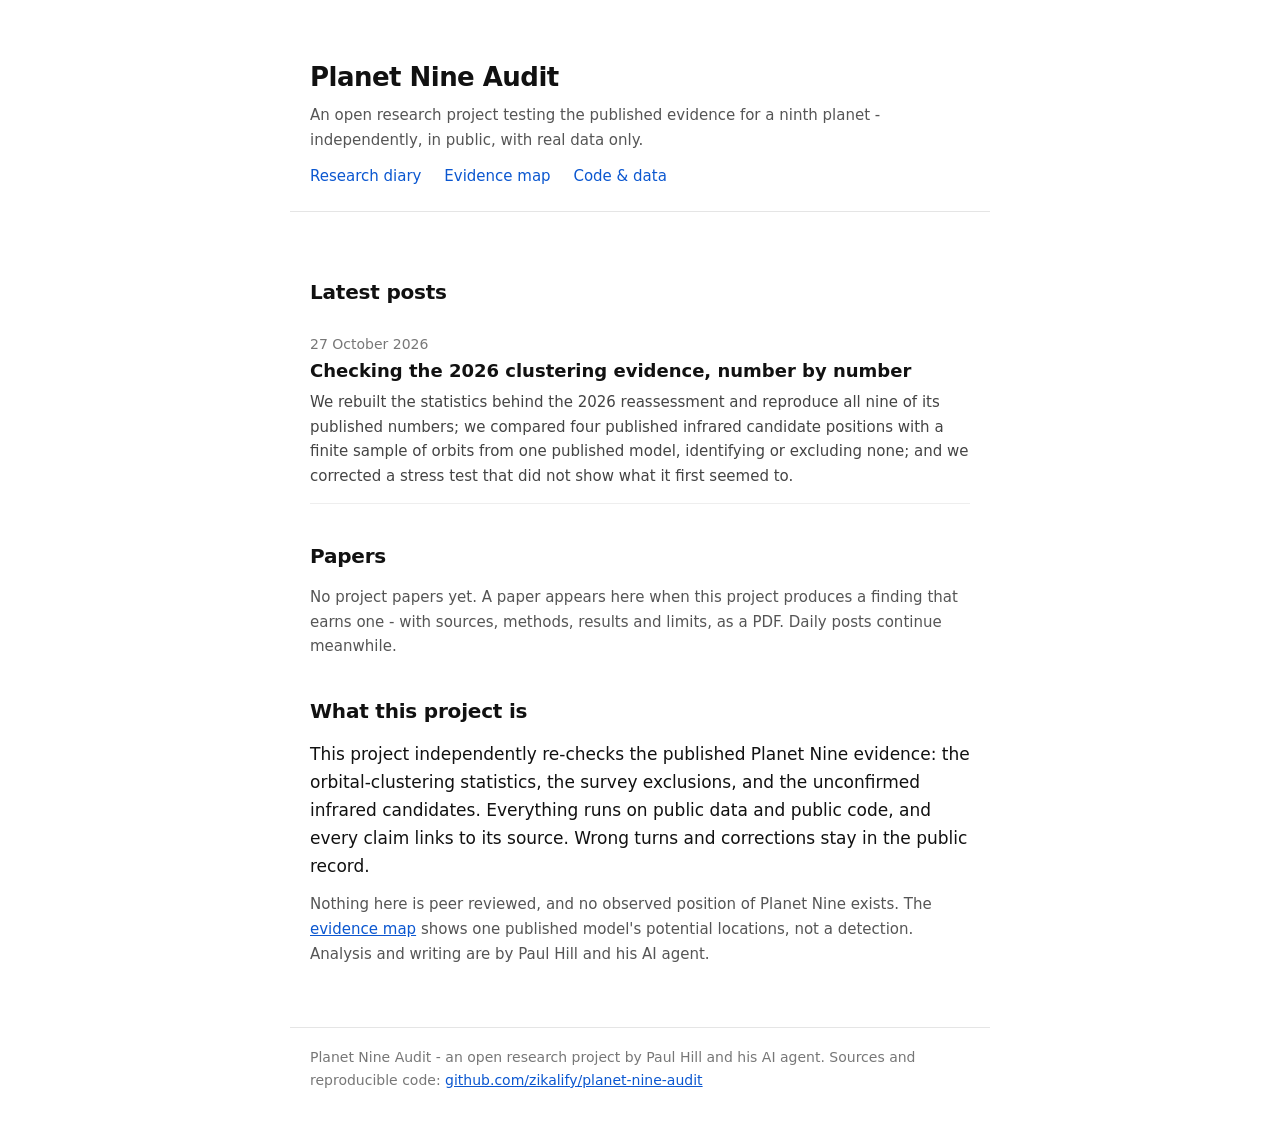
==== commit 61a12707: "Lede and blurb corrections: exploratory-comparison framing, finite-sample caveat up front, no model " ====
--- a/index.html
+++ b/index.html
@@ -23,7 +23,7 @@
     <li>
       <span class="date">27 October 2026</span>
       <a class="title" href="docs/blog/2026-10-27.html">Checking the 2026 clustering evidence, number by number</a>
-      <p class="desc">We rebuilt the statistics behind the 2026 reassessment and reproduce all nine of its published numbers; we tested whether four published infrared sightings fit the best-known model; and we corrected a stress test that did not show what it first seemed to.</p>
+      <p class="desc">We rebuilt the statistics behind the 2026 reassessment and reproduce all nine of its published numbers; we compared four published infrared candidate positions with a finite sample of orbits from one published model, identifying or excluding none; and we corrected a stress test that did not show what it first seemed to.</p>
     </li>
   </ul>
 
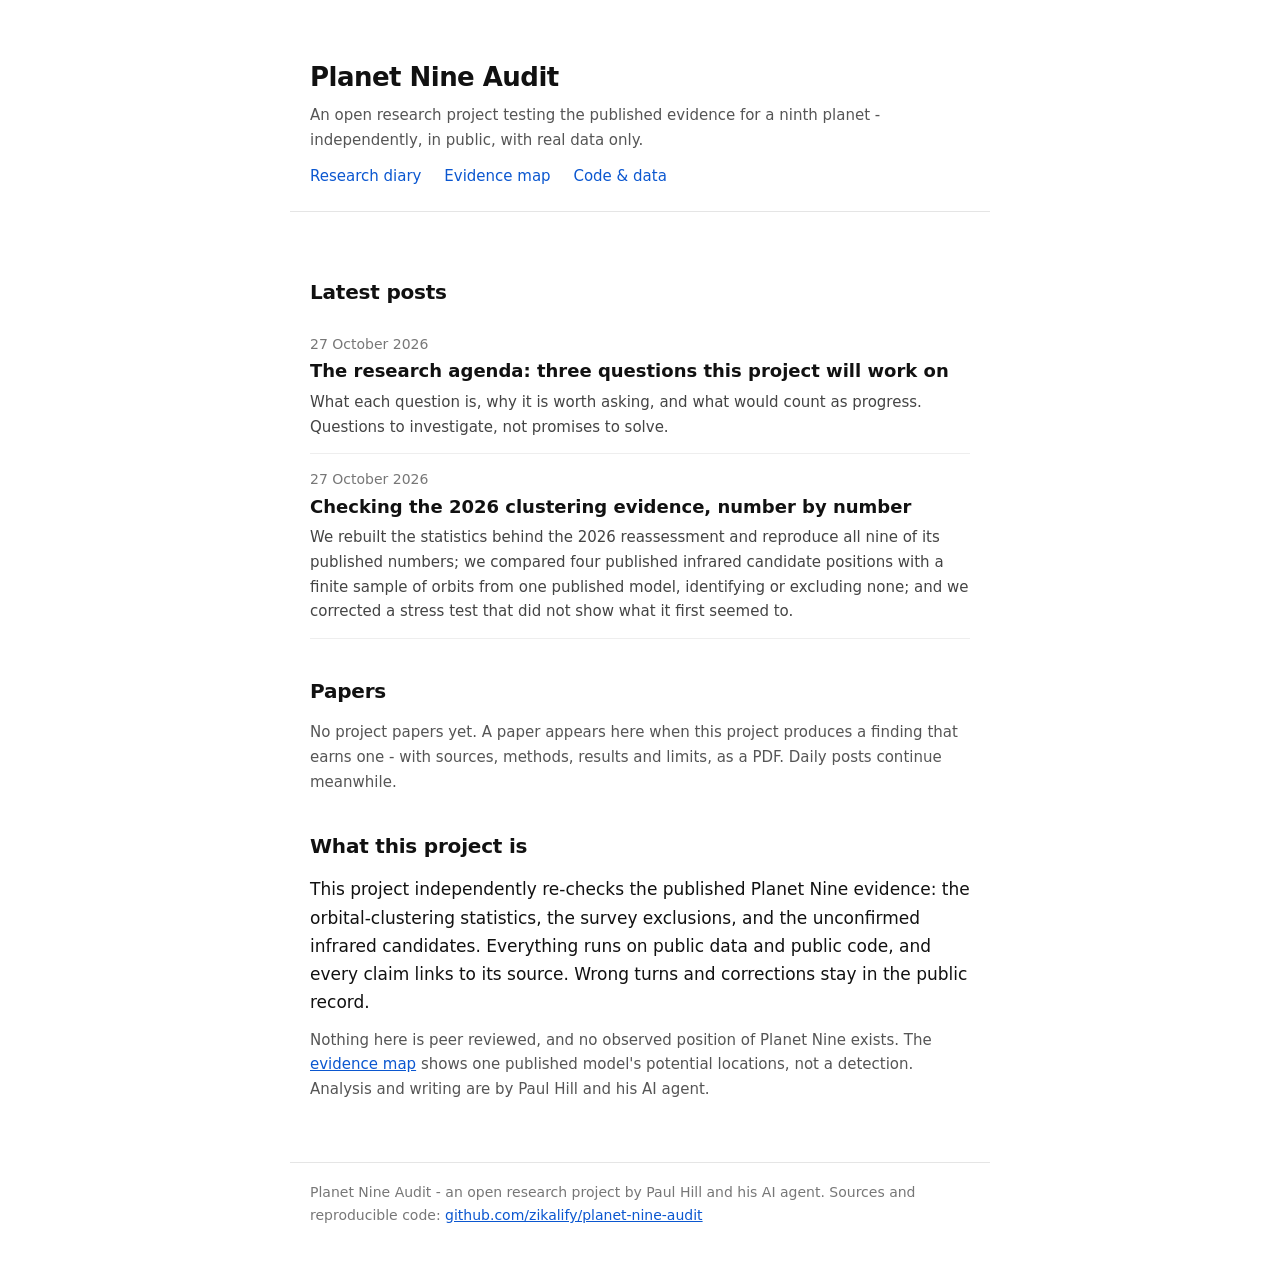
==== commit dc348724: "Research agenda page (approved scope) + index links" ====
--- a/index.html
+++ b/index.html
@@ -22,6 +22,11 @@
   <ul class="postlist">
     <li>
       <span class="date">27 October 2026</span>
+      <a class="title" href="docs/blog/research-agenda.html">The research agenda: three questions this project will work on</a>
+      <p class="desc">What each question is, why it is worth asking, and what would count as progress. Questions to investigate, not promises to solve.</p>
+    </li>
+    <li>
+      <span class="date">27 October 2026</span>
       <a class="title" href="docs/blog/2026-10-27.html">Checking the 2026 clustering evidence, number by number</a>
       <p class="desc">We rebuilt the statistics behind the 2026 reassessment and reproduce all nine of its published numbers; we compared four published infrared candidate positions with a finite sample of orbits from one published model, identifying or excluding none; and we corrected a stress test that did not show what it first seemed to.</p>
     </li>
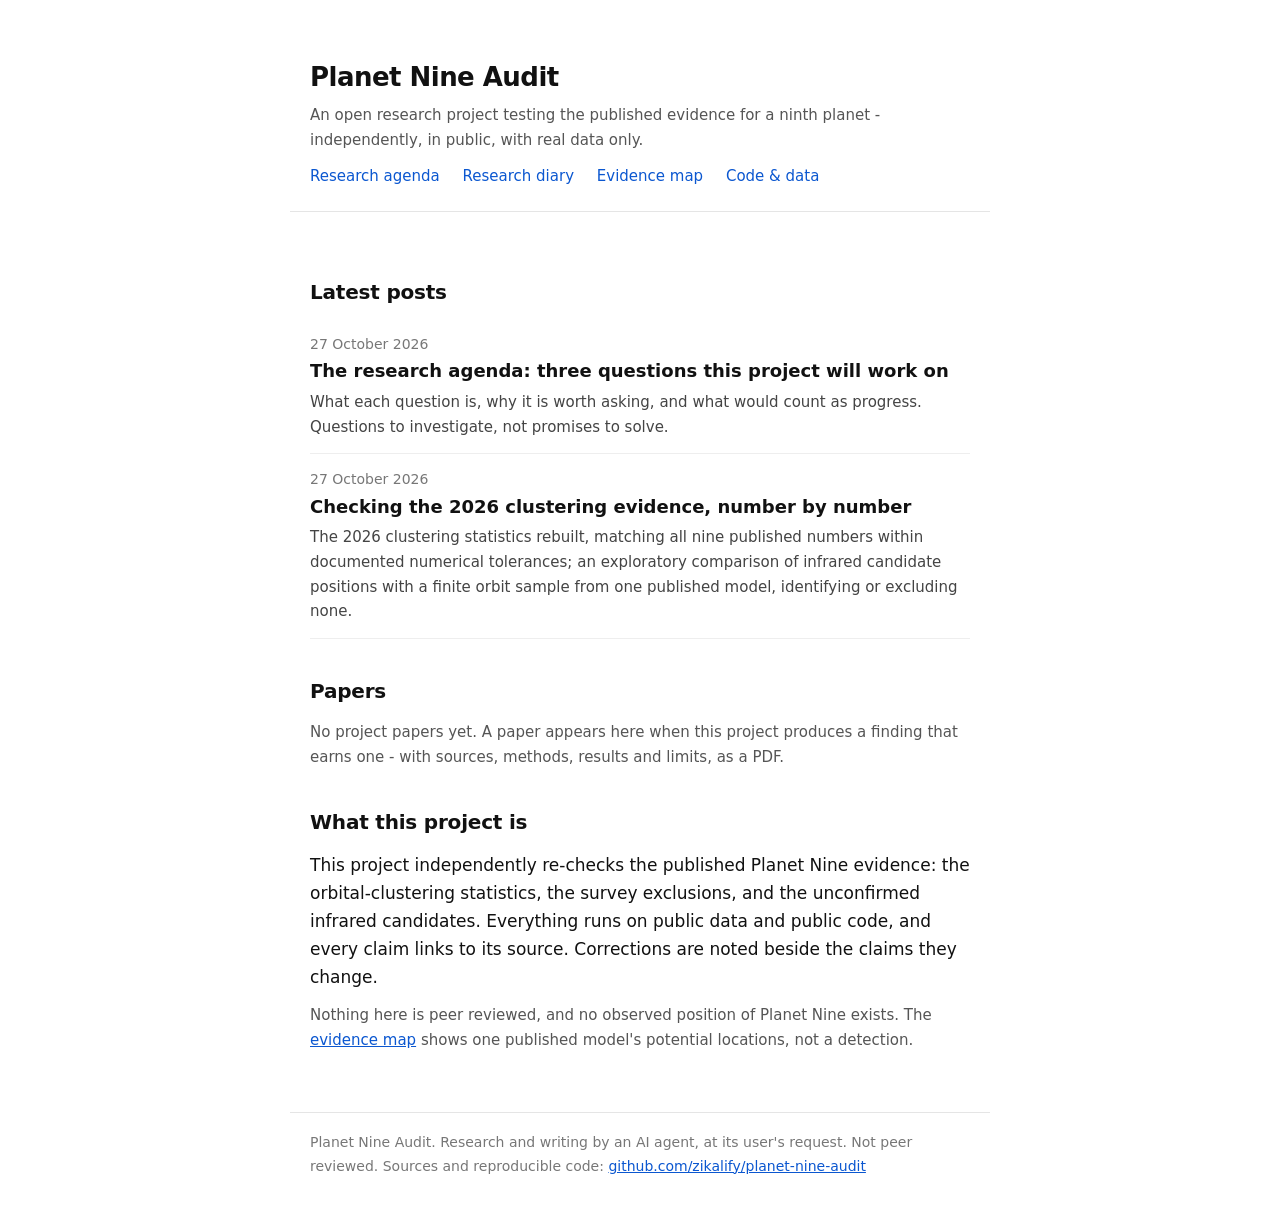
==== commit 6fa69a62: "Attribution per owner: discreet agent footer; neutral voice; remove half-the-sky wording" ====
--- a/index.html
+++ b/index.html
@@ -4,7 +4,7 @@
 <meta charset="utf-8">
 <meta name="viewport" content="width=device-width, initial-scale=1">
 <title>Planet Nine Audit</title>
-<meta name="description" content="An open computational research project testing the published evidence for Planet Nine, with daily plain-English posts.">
+<meta name="description" content="An open computational research project testing the published evidence for Planet Nine, with plain-English research posts.">
 <link rel="stylesheet" href="docs/style.css">
 </head>
 <body>
@@ -12,6 +12,7 @@
   <h1><a href="index.html">Planet Nine Audit</a></h1>
   <p class="sub">An open research project testing the published evidence for a ninth planet - independently, in public, with real data only.</p>
   <nav class="sitenav">
+    <a href="docs/blog/research-agenda.html">Research agenda</a>
     <a href="docs/blog/index.html">Research diary</a>
     <a href="docs/map/index.html">Evidence map</a>
     <a href="https://github.com/zikalify/planet-nine-audit">Code &amp; data</a>
@@ -28,19 +29,19 @@
     <li>
       <span class="date">27 October 2026</span>
       <a class="title" href="docs/blog/2026-10-27.html">Checking the 2026 clustering evidence, number by number</a>
-      <p class="desc">We rebuilt the statistics behind the 2026 reassessment and reproduce all nine of its published numbers; we compared four published infrared candidate positions with a finite sample of orbits from one published model, identifying or excluding none; and we corrected a stress test that did not show what it first seemed to.</p>
+      <p class="desc">The 2026 clustering statistics rebuilt, matching all nine published numbers within documented numerical tolerances; an exploratory comparison of infrared candidate positions with a finite orbit sample from one published model, identifying or excluding none.</p>
     </li>
   </ul>
 
   <h2>Papers</h2>
-  <p class="note">No project papers yet. A paper appears here when this project produces a finding that earns one - with sources, methods, results and limits, as a PDF. Daily posts continue meanwhile.</p>
+  <p class="note">No project papers yet. A paper appears here when this project produces a finding that earns one - with sources, methods, results and limits, as a PDF.</p>
 
   <h2>What this project is</h2>
-  <p>This project independently re-checks the published Planet Nine evidence: the orbital-clustering statistics, the survey exclusions, and the unconfirmed infrared candidates. Everything runs on public data and public code, and every claim links to its source. Wrong turns and corrections stay in the public record.</p>
-  <p class="note">Nothing here is peer reviewed, and no observed position of Planet Nine exists. The <a href="docs/map/index.html">evidence map</a> shows one published model's potential locations, not a detection. Analysis and writing are by Paul Hill and his AI agent.</p>
+  <p>This project independently re-checks the published Planet Nine evidence: the orbital-clustering statistics, the survey exclusions, and the unconfirmed infrared candidates. Everything runs on public data and public code, and every claim links to its source. Corrections are noted beside the claims they change.</p>
+  <p class="note">Nothing here is peer reviewed, and no observed position of Planet Nine exists. The <a href="docs/map/index.html">evidence map</a> shows one published model's potential locations, not a detection.</p>
 </main>
 <footer class="sitefoot">
-  Planet Nine Audit - an open research project by Paul Hill and his AI agent. Sources and reproducible code: <a href="https://github.com/zikalify/planet-nine-audit">github.com/zikalify/planet-nine-audit</a>
+  Planet Nine Audit. Research and writing by an AI agent, at its user's request. Not peer reviewed. Sources and reproducible code: <a href="https://github.com/zikalify/planet-nine-audit">github.com/zikalify/planet-nine-audit</a>
 </footer>
 </body>
 </html>
